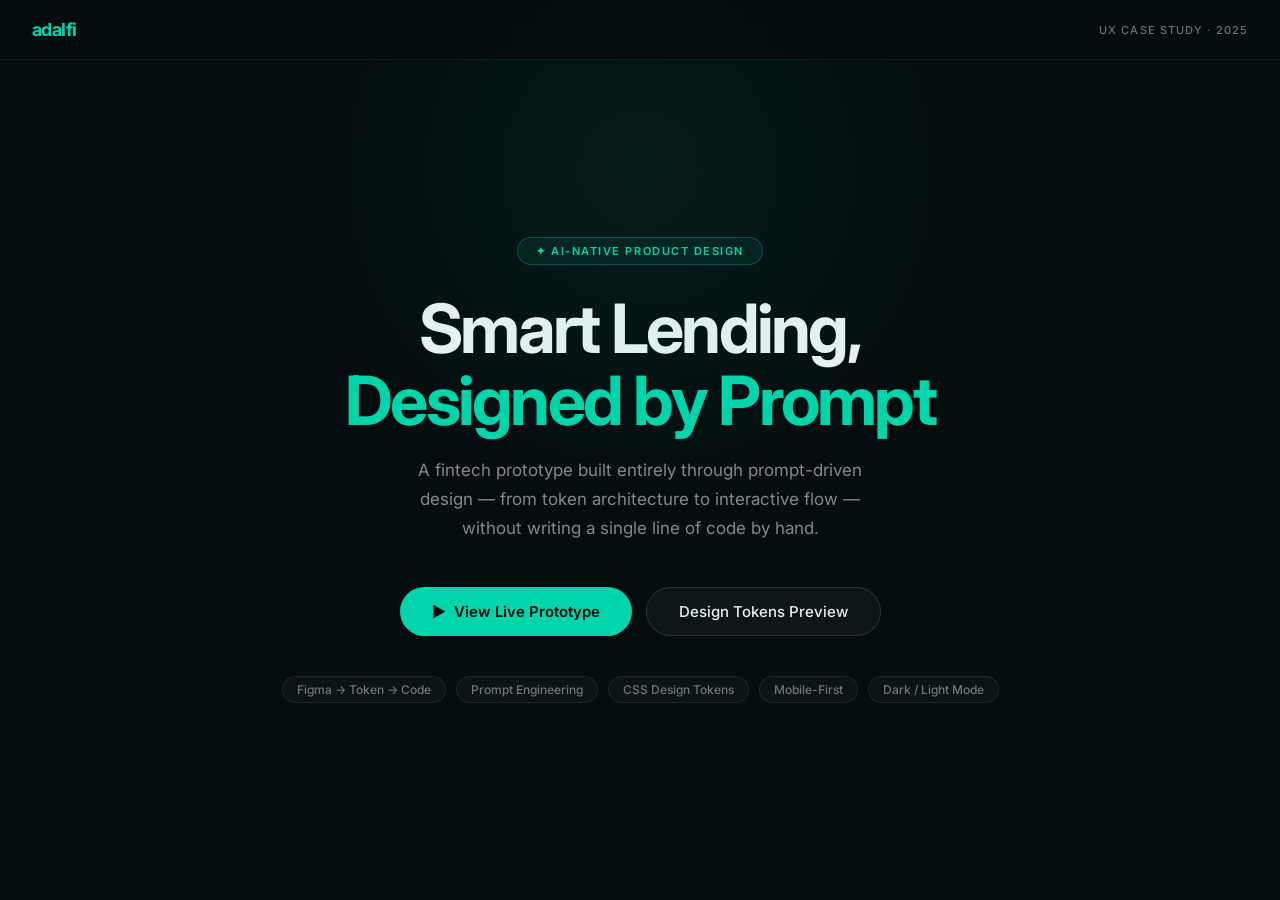
==== index.html @ 6f143218 "Initial commit: Adalfi AI-native fintech prototype" ====
<!DOCTYPE html>
<html lang="en">
<head>
  <meta charset="UTF-8">
  <meta name="viewport" content="width=device-width, initial-scale=1.0">
  <title>Adalfi — AI-Native Product Design Prototype</title>
  <link rel="preconnect" href="https://fonts.googleapis.com">
  <link href="https://fonts.googleapis.com/css2?family=Inter:wght@300;400;500;600;700&display=swap" rel="stylesheet">
  <style>
    *, *::before, *::after { box-sizing: border-box; margin: 0; padding: 0; }

    html, body {
      height: 100%;
      overflow: hidden;
      background: #050d0f;
      color: #e8f0f2;
      font-family: 'Inter', sans-serif;
      -webkit-font-smoothing: antialiased;
    }

    /* Nav */
    nav {
      position: fixed;
      top: 0; left: 0; right: 0;
      height: 60px;
      display: flex;
      align-items: center;
      justify-content: space-between;
      padding: 0 32px;
      background: rgba(5,13,15,0.90);
      backdrop-filter: blur(16px);
      border-bottom: 1px solid rgba(255,255,255,0.07);
      z-index: 10;
    }
    .nav-logo {
      font-size: 18px;
      font-weight: 700;
      letter-spacing: -0.03em;
      color: #00d4aa;
    }
    .nav-badge {
      font-size: 11px;
      font-weight: 500;
      letter-spacing: 0.1em;
      text-transform: uppercase;
      color: rgba(232,240,242,0.45);
    }

    /* Hero — exactly one viewport */
    .hero {
      height: 100vh;
      display: flex;
      flex-direction: column;
      align-items: center;
      justify-content: center;
      text-align: center;
      padding: 80px 24px 40px;
      position: relative;
      overflow: hidden;
    }
    .hero::before {
      content: '';
      position: absolute;
      top: -180px; left: 50%;
      transform: translateX(-50%);
      width: 700px; height: 700px;
      background: radial-gradient(circle, rgba(0,212,170,0.07) 0%, transparent 70%);
      pointer-events: none;
    }

    .eyebrow {
      display: inline-flex;
      align-items: center;
      gap: 8px;
      font-size: 11px;
      font-weight: 600;
      letter-spacing: 0.14em;
      text-transform: uppercase;
      color: #00d4aa;
      margin-bottom: 28px;
      padding: 6px 18px;
      border: 1px solid rgba(0,212,170,0.28);
      border-radius: 999px;
      background: rgba(0,212,170,0.08);
    }

    h1 {
      font-size: clamp(38px, 6vw, 68px);
      font-weight: 700;
      letter-spacing: -0.04em;
      line-height: 1.05;
      margin-bottom: 20px;
      max-width: 720px;
    }
    h1 span { color: #00d4aa; }

    .subtitle {
      font-size: clamp(14px, 1.8vw, 17px);
      color: rgba(232,240,242,0.55);
      max-width: 500px;
      line-height: 1.7;
      margin-bottom: 44px;
    }

    .cta-group {
      display: flex;
      gap: 14px;
      flex-wrap: wrap;
      justify-content: center;
      margin-bottom: 40px;
    }

    .btn-primary {
      display: inline-flex;
      align-items: center;
      gap: 8px;
      padding: 14px 32px;
      background: #00d4aa;
      color: #050d0f;
      font-size: 15px;
      font-weight: 600;
      border-radius: 999px;
      text-decoration: none;
      font-family: 'Inter', sans-serif;
      transition: opacity 0.18s, transform 0.18s;
    }
    .btn-primary:hover { opacity: 0.85; transform: translateY(-1px); }

    .btn-secondary {
      display: inline-flex;
      align-items: center;
      gap: 8px;
      padding: 14px 32px;
      border: 1px solid rgba(255,255,255,0.12);
      color: #e8f0f2;
      font-size: 15px;
      font-weight: 500;
      border-radius: 999px;
      text-decoration: none;
      background: rgba(255,255,255,0.04);
      font-family: 'Inter', sans-serif;
      transition: border-color 0.18s, transform 0.18s;
    }
    .btn-secondary:hover { border-color: rgba(255,255,255,0.25); transform: translateY(-1px); }

    /* Chips */
    .chips {
      display: flex;
      gap: 10px;
      flex-wrap: wrap;
      justify-content: center;
    }
    .chip {
      font-size: 12px;
      font-weight: 500;
      padding: 5px 14px;
      border-radius: 999px;
      border: 1px solid rgba(255,255,255,0.08);
      color: rgba(232,240,242,0.45);
      background: rgba(255,255,255,0.03);
    }
  </style>
</head>
<body>

  <nav>
    <div class="nav-logo">adalfi</div>
    <div class="nav-badge">UX Case Study · 2025</div>
  </nav>

  <div class="hero">
    <div class="eyebrow">✦ AI-Native Product Design</div>
    <h1>Smart Lending,<br><span>Designed by Prompt</span></h1>
    <p class="subtitle">
      A fintech prototype built entirely through prompt-driven design — from token architecture to interactive flow — without writing a single line of code by hand.
    </p>
    <div class="cta-group">
      <a class="btn-primary" href="smart-lending-flow.html">&#9654;&nbsp; View Live Prototype</a>
      <a class="btn-secondary" href="preview.html">Design Tokens Preview</a>
    </div>
    <div class="chips">
      <span class="chip">Figma → Token → Code</span>
      <span class="chip">Prompt Engineering</span>
      <span class="chip">CSS Design Tokens</span>
      <span class="chip">Mobile-First</span>
      <span class="chip">Dark / Light Mode</span>
    </div>
  </div>

</body>
</html>
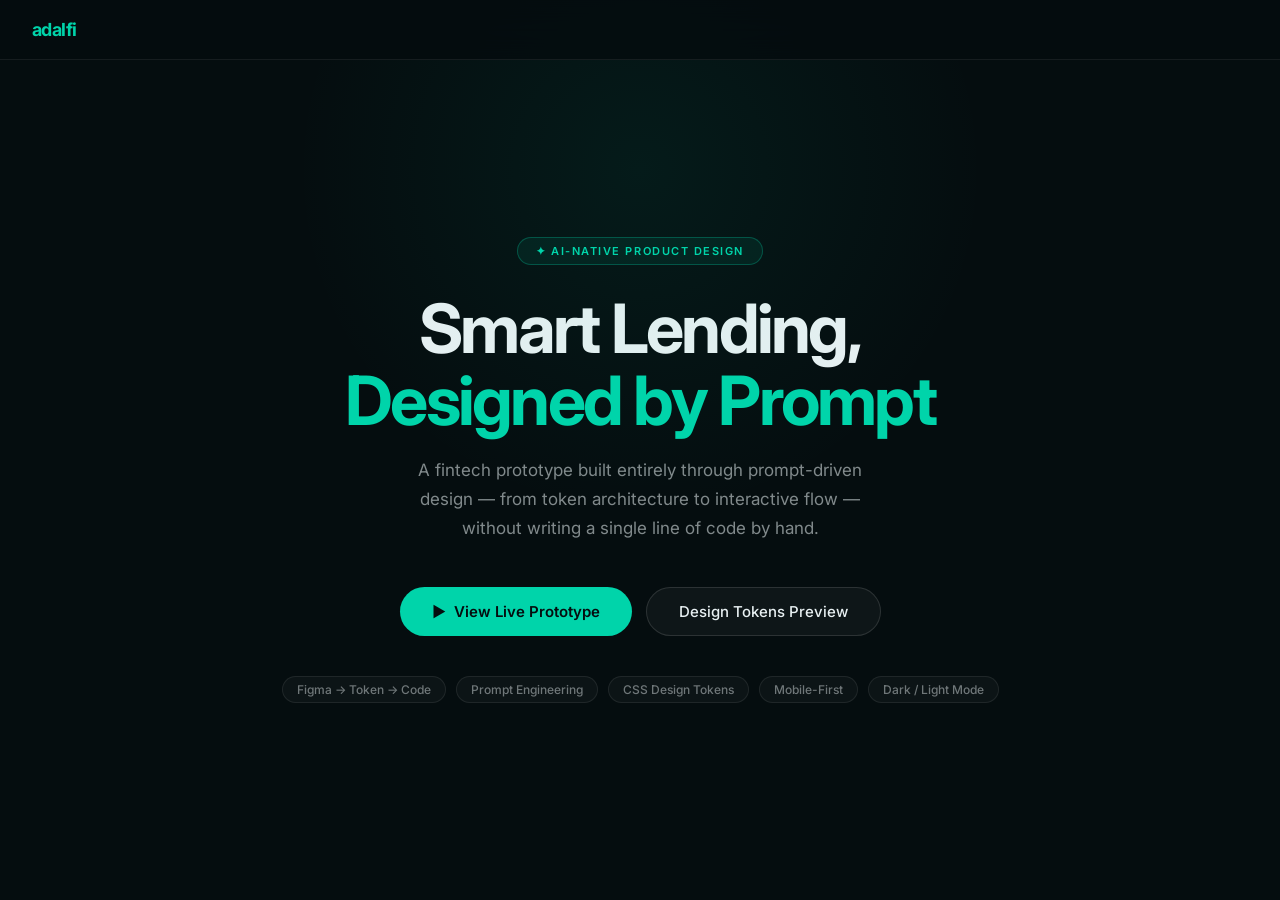
==== commit 420f9131: "Simplify landing page to hero-only view" ====
--- a/index.html
+++ b/index.html
@@ -165,7 +165,6 @@
 
   <nav>
     <div class="nav-logo">adalfi</div>
-    <div class="nav-badge">UX Case Study · 2025</div>
   </nav>
 
   <div class="hero">
